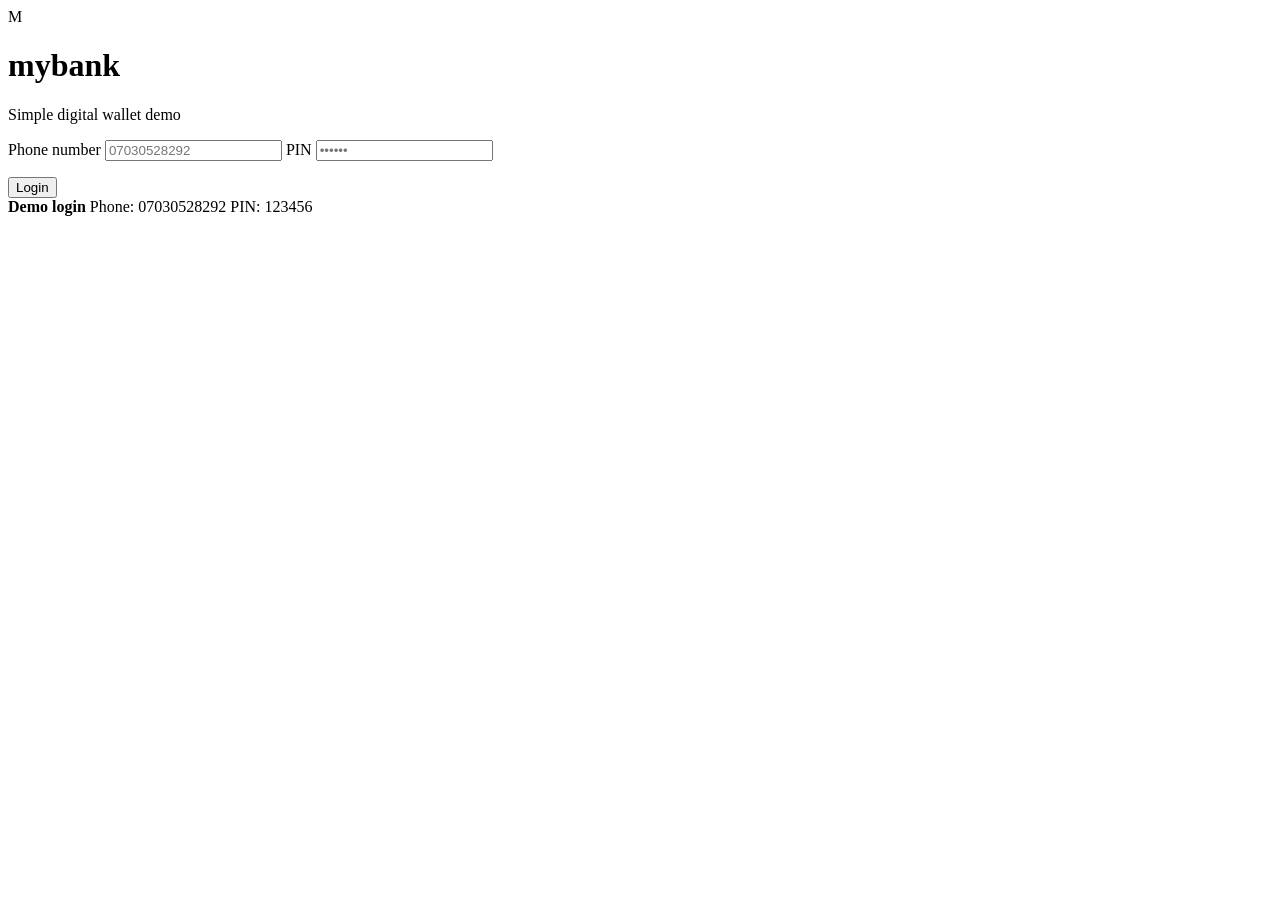
==== index.html @ 086e00e9 "All New" ====
<!DOCTYPE html>
<html lang="en">
<head>
  <meta charset="UTF-8">
  <meta name="viewport" content="width=device-width, initial-scale=1.0">
  <meta name="theme-color" content="#08a66a">
  <title>MyBank — Login</title>
  <link rel="stylesheet" href="css/style.css">
</head>
<body class="auth-page">
  <main class="auth-card">
    <div class="brand">
      <div class="brand-icon">M</div>
      <h1>mybank</h1>
      <p>Simple digital wallet demo</p>
    </div>

    <form id="loginForm">
      <label for="phone">Phone number</label>
      <input id="phone" type="tel" inputmode="numeric" autocomplete="username"
             placeholder="07030528292" required>

      <label for="pin">PIN</label>
      <input id="pin" type="password" inputmode="numeric" maxlength="6"
             autocomplete="current-password" placeholder="••••••" required>

      <p id="loginError" class="error" role="alert"></p>
      <button class="primary-btn" type="submit">Login</button>
    </form>

    <div class="demo-note">
      <strong>Demo login</strong>
      <span>Phone: 07030528292</span>
      <span>PIN: 123456</span>
    </div>
  </main>
  <script src="js/app.js"></script>
</body>
</html>
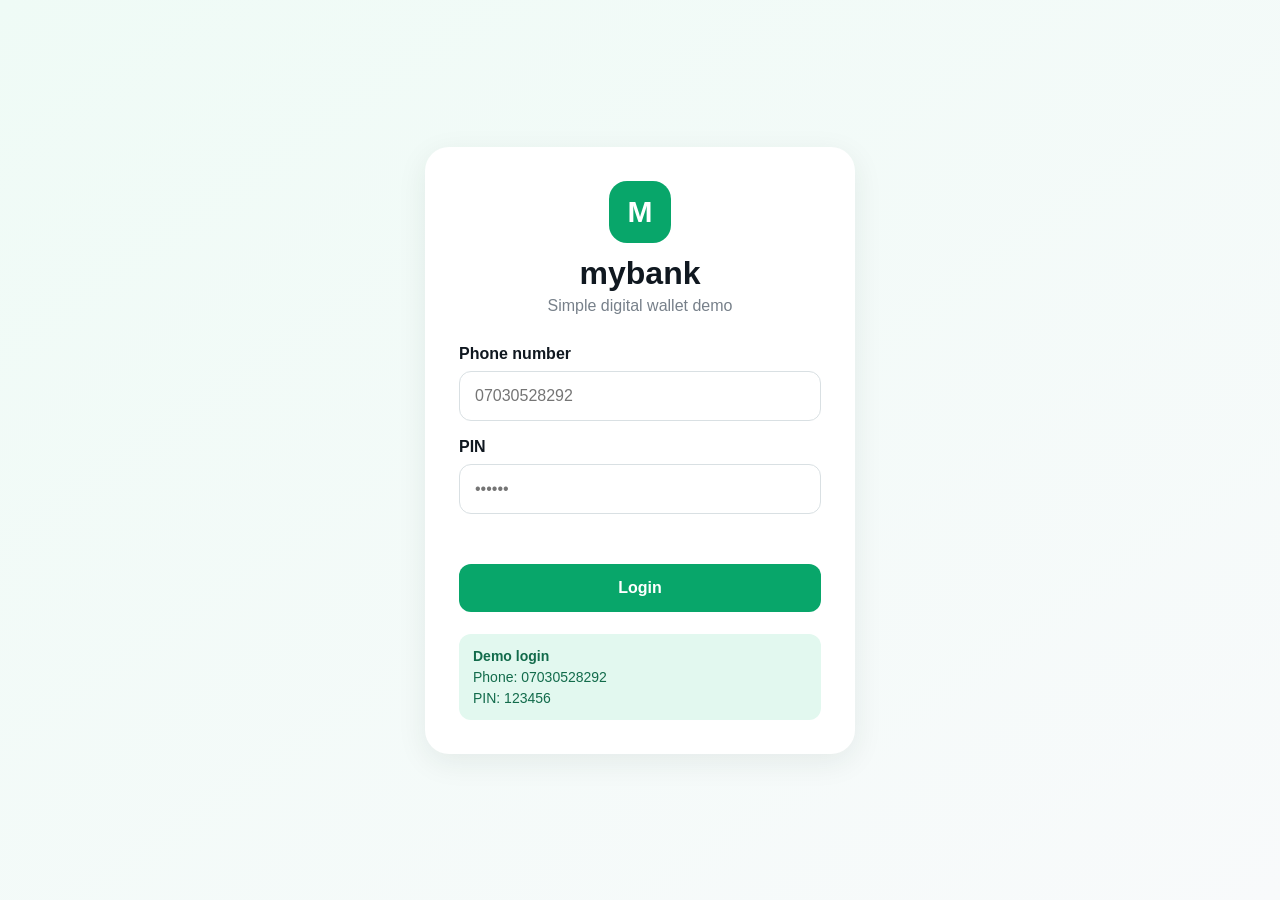
==== commit e9c9429c: "Update stylesheet link New style" ====
--- a/index.html
+++ b/index.html
@@ -5,7 +5,7 @@
   <meta name="viewport" content="width=device-width, initial-scale=1.0">
   <meta name="theme-color" content="#08a66a">
   <title>MyBank — Login</title>
-  <link rel="stylesheet" href="css/style.css">
+  <link rel="stylesheet" href="style.css">
 </head>
 <body class="auth-page">
   <main class="auth-card">
--- a/style.css
+++ b/style.css
@@ -0,0 +1,470 @@
+* {
+  box-sizing: border-box;
+  margin: 0;
+  padding: 0;
+}
+
+:root {
+  --green: #08a66a;
+  --green-dark: #078b5a;
+  --light-green: #e2f8ef;
+  --pink: #f43b72;
+  --text: #101820;
+  --muted: #77808a;
+  --bg: #f5f8f9;
+  --white: #ffffff;
+  --shadow: 0 8px 30px rgba(20, 50, 40, .08);
+}
+
+body {
+  font-family: Arial, Helvetica, sans-serif;
+  color: var(--text);
+  background: var(--bg);
+}
+
+button, input {
+  font: inherit;
+}
+
+button {
+  border: 0;
+  cursor: pointer;
+}
+
+/* LOGIN */
+.auth-page {
+  min-height: 100vh;
+  display: grid;
+  place-items: center;
+  padding: 24px;
+  background: linear-gradient(145deg, #effbf6, #f8fafb);
+}
+
+.auth-card {
+  width: min(430px, 100%);
+  background: var(--white);
+  border-radius: 24px;
+  padding: 34px;
+  box-shadow: var(--shadow);
+}
+
+.brand {
+  text-align: center;
+  margin-bottom: 30px;
+}
+
+.brand-icon {
+  width: 62px;
+  height: 62px;
+  display: grid;
+  place-items: center;
+  margin: auto auto 12px;
+  border-radius: 18px;
+  color: white;
+  background: var(--green);
+  font-size: 30px;
+  font-weight: 800;
+}
+
+.brand h1 {
+  font-size: 32px;
+  text-transform: lowercase;
+}
+
+.brand p {
+  color: var(--muted);
+  margin-top: 5px;
+}
+
+form label {
+  display: block;
+  font-weight: 700;
+  margin: 17px 0 8px;
+}
+
+form input {
+  width: 100%;
+  padding: 15px;
+  border: 1px solid #d9e0e3;
+  border-radius: 12px;
+  outline: none;
+}
+
+form input:focus {
+  border-color: var(--green);
+  box-shadow: 0 0 0 3px rgba(8, 166, 106, .1);
+}
+
+.primary-btn {
+  width: 100%;
+  padding: 15px;
+  margin-top: 20px;
+  border-radius: 12px;
+  background: var(--green);
+  color: white;
+  font-weight: 800;
+}
+
+.error {
+  min-height: 20px;
+  color: #d92828;
+  margin-top: 10px;
+  font-size: 14px;
+}
+
+.demo-note {
+  display: grid;
+  gap: 5px;
+  margin-top: 22px;
+  padding: 14px;
+  background: var(--light-green);
+  border-radius: 12px;
+  color: #126b4b;
+  font-size: 14px;
+}
+
+/* DASHBOARD */
+.app-page {
+  min-height: 100vh;
+  padding-bottom: 88px;
+}
+
+.topbar {
+  width: min(980px, 100%);
+  margin: auto;
+  padding: 20px 18px 12px;
+  display: flex;
+  align-items: center;
+  justify-content: space-between;
+}
+
+.profile {
+  display: flex;
+  align-items: center;
+  gap: 12px;
+}
+
+.avatar {
+  width: 52px;
+  height: 52px;
+  border-radius: 50%;
+  display: grid;
+  place-items: center;
+  background: #d9f2e7;
+  color: var(--green-dark);
+  font-weight: 800;
+  font-size: 22px;
+}
+
+.profile div:last-child {
+  display: grid;
+  gap: 2px;
+}
+
+.top-actions {
+  display: flex;
+  gap: 10px;
+}
+
+.top-actions button {
+  width: 42px;
+  height: 42px;
+  background: transparent;
+  font-size: 25px;
+}
+
+.dashboard {
+  width: min(980px, 100%);
+  margin: auto;
+  padding: 0 18px;
+}
+
+.balance-card {
+  position: relative;
+  overflow: hidden;
+  padding: 24px;
+  color: white;
+  border-radius: 22px;
+  background: linear-gradient(135deg, var(--green), #079b63);
+  box-shadow: var(--shadow);
+}
+
+.balance-head,
+.balance-row {
+  display: flex;
+  align-items: center;
+  justify-content: space-between;
+  gap: 15px;
+}
+
+.balance-head span {
+  font-size: 16px;
+}
+
+.balance-head button {
+  color: white;
+  background: transparent;
+  font-size: 21px;
+}
+
+.balance-row {
+  margin-top: 20px;
+}
+
+.balance-row h2 {
+  font-size: clamp(28px, 6vw, 48px);
+}
+
+.add-money {
+  padding: 14px 20px;
+  border-radius: 30px;
+  color: var(--green-dark);
+  background: white;
+  font-weight: 800;
+}
+
+.transaction-link {
+  position: absolute;
+  top: 24px;
+  right: 24px;
+  transform: translateY(0);
+  font-size: 14px;
+  opacity: .95;
+}
+
+.transactions,
+.quick-actions,
+.services,
+.promo {
+  margin-top: 16px;
+  background: white;
+  border-radius: 20px;
+  box-shadow: var(--shadow);
+}
+
+.transaction {
+  min-height: 104px;
+  padding: 17px;
+  display: grid;
+  grid-template-columns: 54px 1fr auto;
+  gap: 13px;
+  align-items: center;
+  border-bottom: 1px solid #edf1f2;
+}
+
+.transaction:last-child {
+  border-bottom: 0;
+}
+
+.transaction-icon {
+  width: 54px;
+  height: 54px;
+  display: grid;
+  place-items: center;
+  border-radius: 50%;
+  background: var(--light-green);
+  color: var(--green-dark);
+  font-size: 30px;
+}
+
+.transaction-icon.pink {
+  background: #ffe6ee;
+  color: var(--pink);
+}
+
+.transaction-info {
+  display: grid;
+  gap: 5px;
+}
+
+.transaction-info span,
+.transaction-info small {
+  color: var(--muted);
+}
+
+.transaction-amount {
+  align-self: start;
+  font-weight: 800;
+  white-space: nowrap;
+}
+
+.positive {
+  color: var(--green-dark);
+}
+
+.status {
+  grid-column: 3;
+  justify-self: end;
+  padding: 7px 12px;
+  color: var(--green-dark);
+  background: var(--light-green);
+  border-radius: 18px;
+  font-size: 12px;
+  font-weight: 700;
+}
+
+.quick-actions {
+  padding: 18px;
+  display: grid;
+  grid-template-columns: repeat(3, 1fr);
+}
+
+.quick-actions button,
+.services button {
+  background: transparent;
+  color: var(--text);
+  display: grid;
+  justify-items: center;
+  gap: 8px;
+  padding: 12px;
+}
+
+.quick-actions span,
+.services span {
+  color: var(--green-dark);
+  font-size: 30px;
+}
+
+.services {
+  padding: 14px;
+  display: grid;
+  grid-template-columns: repeat(4, 1fr);
+}
+
+.services button {
+  position: relative;
+}
+
+.services b,
+.quick-actions b {
+  font-size: 14px;
+}
+
+.promo {
+  padding: 17px;
+  display: flex;
+  align-items: center;
+  gap: 14px;
+}
+
+.promo-image {
+  width: 54px;
+  height: 54px;
+  display: grid;
+  place-items: center;
+  border-radius: 50%;
+  background: #dff4ea;
+  font-size: 26px;
+}
+
+.promo div:nth-child(2) {
+  flex: 1;
+}
+
+.promo p {
+  color: var(--muted);
+  font-size: 13px;
+  margin-top: 4px;
+}
+
+.promo button {
+  min-width: 90px;
+  padding: 12px 20px;
+  color: white;
+  background: var(--green);
+  border-radius: 30px;
+  font-weight: 800;
+}
+
+.bottom-nav {
+  position: fixed;
+  z-index: 10;
+  left: 0;
+  right: 0;
+  bottom: 0;
+  display: flex;
+  justify-content: center;
+  gap: 0;
+  padding: 8px max(10px, calc((100vw - 980px) / 2));
+  background: rgba(255, 255, 255, .97);
+  border-top: 1px solid #e3e8e9;
+}
+
+.bottom-nav button {
+  flex: 1;
+  max-width: 180px;
+  padding: 7px;
+  background: transparent;
+  color: #899299;
+  display: grid;
+  justify-items: center;
+  gap: 4px;
+}
+
+.bottom-nav button span {
+  font-size: 12px;
+}
+
+.bottom-nav .active {
+  color: var(--green-dark);
+  font-weight: 800;
+}
+
+@media (max-width: 620px) {
+  .auth-card {
+    padding: 25px;
+  }
+
+  .transaction-link {
+    display: none;
+  }
+
+  .balance-row {
+    align-items: flex-end;
+  }
+
+  .balance-row h2 {
+    font-size: 29px;
+  }
+
+  .add-money {
+    padding: 11px 13px;
+    font-size: 13px;
+  }
+
+  .transaction {
+    grid-template-columns: 48px 1fr;
+  }
+
+  .transaction-icon {
+    width: 48px;
+    height: 48px;
+  }
+
+  .transaction-amount {
+    grid-column: 2;
+    justify-self: start;
+  }
+
+  .status {
+    grid-column: 2;
+    justify-self: start;
+  }
+
+  .quick-actions {
+    padding: 10px;
+  }
+
+  .services {
+    padding: 8px;
+  }
+
+  .services b,
+  .quick-actions b {
+    font-size: 12px;
+  }
+
+  .promo {
+    align-items: flex-start;
+  }
+}
